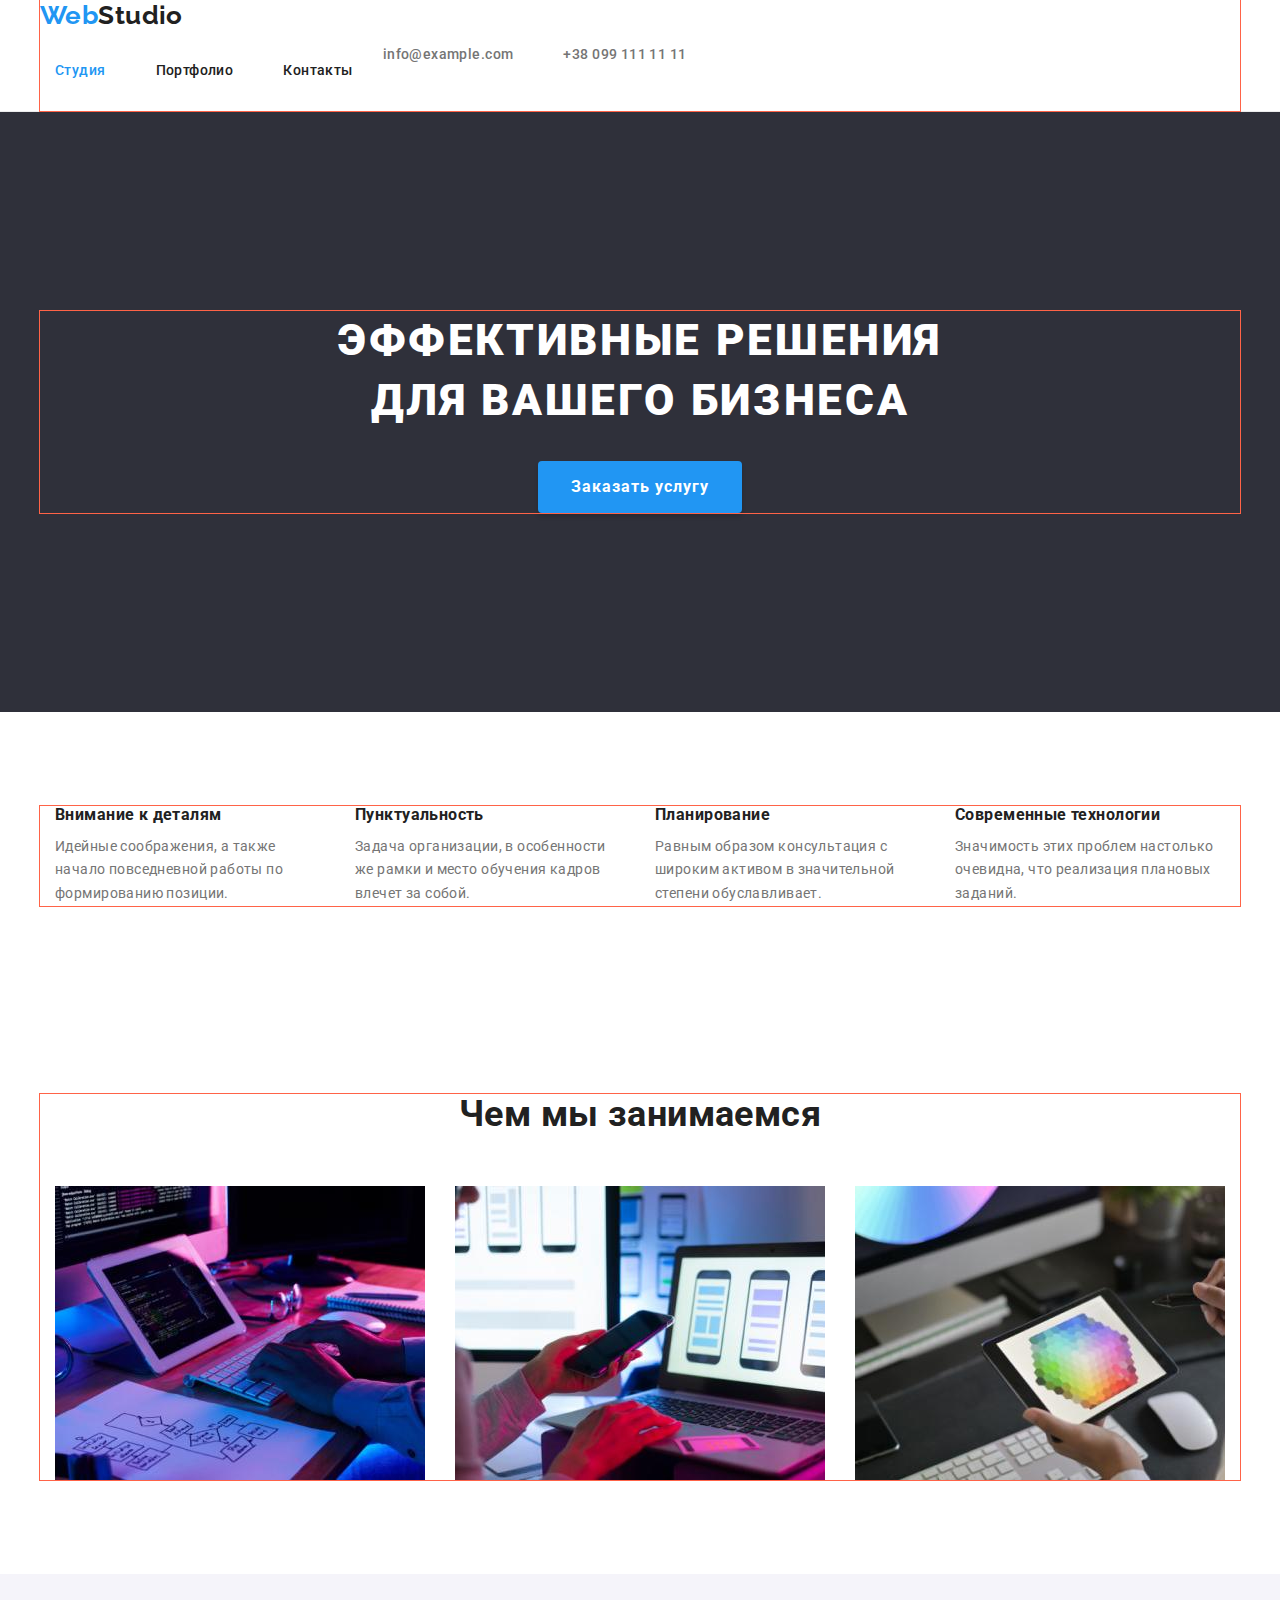
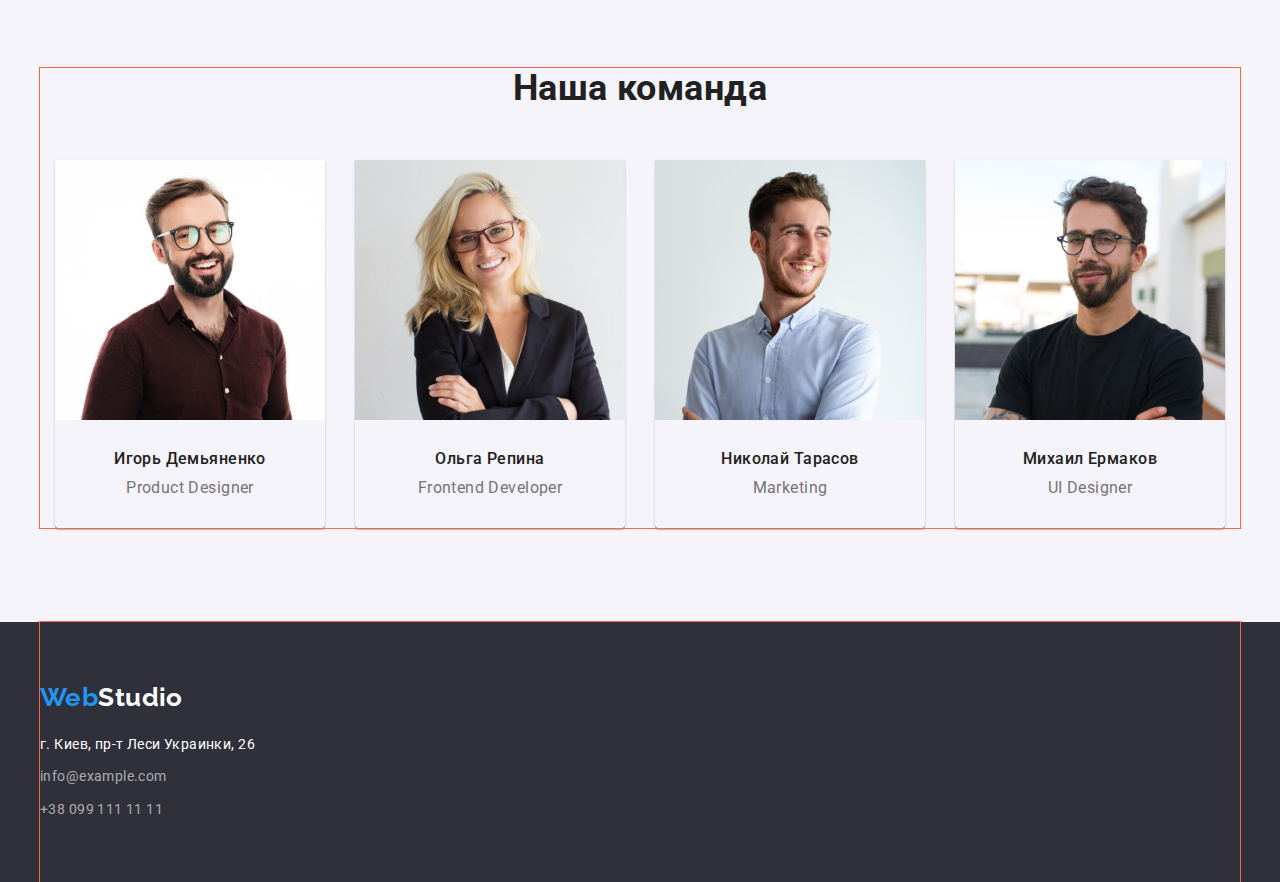
==== index.html @ 3b48e9ce "заливаю файлы" ====
<!DOCTYPE html>
<html lang="ru">

    <!-- Служебная информация -->

  <head>
    <meta charset="UTF-8">
    <meta http-equiv="X-UA-Compatible" content="IE=edge">
    <meta name="viewport" content="width=device-width, initial-scale=1.0">
    <title>Заголовок документа</title>
    <link rel="stylesheet" href="https://fonts.googleapis.com/css2?family=Raleway:wght@700&family=Roboto:wght@400;500;700;900&display=swap"/>
    <link rel="stylesheet" href="https://cdnjs.cloudflare.com/ajax/libs/modern-normalize/1.1.0/modern-normalize.min.css"/>
    <link rel="stylesheet" href="./css/styles.css"/>
  </head>

    <!-- Содержание -->

  <body>

    <!-- Шапка сайта -->

    <header class="page-header">
    <div class="header-container">
      <nav class="main-nav">
        <a class="logo" href="./index.html"><span class="span">Web</span>Studio</a> 
        <ul class="sitenav">
          <li class="sitenav-item"><a href="./index.html" class="sitenav-link current">Студия</a></li>
          <li class="sitenav-item"><a href="./portfolio.html" class="sitenav-link">Портфолио</a></li>
          <li class="sitenav-item"><a href="" class="sitenav-link">Контакты</a></li>
        </ul>
      </nav>
        <ul class="contacts">
          <li class="contacts-item"><a href="mailto:info@example.com" class="contacts-link">info@example.com</a></li>
          <li class="contacts-item"><a href="tel:+380991111111" class="contacts-link">+38 099 111 11 11</a></li>
        </ul>
    </div>
    </header>

      <!-- Уникальный контент страницы -->

    <main>

      <!-- Герой -->

      <section class="hero">
        <div class="container">
        <h1 class="hero-title">Эффективные решения для вашего бизнеса</h1>
        <button class="hero-button" type="button">Заказать услугу</button>
      </div>
      </section>

      <!-- Особенности компании -->

      <section class="section">
      <div class="container">
        <h2 class="section-title visually-hidden">Особенности компании</h2>
        <ul class="feature">
          <li class="feature-item">
            <h3 class="feature-title">Внимание к деталям</h3>
            <p class="feature-description">Идейные соображения, а также начало повседневной работы по формированию позиции.</p>
          </li>
          <li class="feature-item">
            <h3 class="feature-title">Пунктуальность</h3>
            <p class="feature-description">Задача организации, в особенности же рамки и место обучения кадров влечет за собой.</p>
          </li>
          <li class="feature-item">
            <h3 class="feature-title">Планирование</h3>
            <p class="feature-description">Равным образом консультация с широким активом в значительной степени обуславливает.</p>
          </li>
          <li class="feature-item">
            <h3 class="feature-title">Современные технологии</h3>
            <p class="feature-description">Значимость этих проблем настолько очевидна, что реализация плановых заданий.</p>
          </li>
        </ul>
      </div> 
      </section>

      <!-- Чем мы занимаемся -->

      <section class="section">
      <div class="container">
        <h2 class="section-title">Чем мы занимаемся</h2>
        <ul class="list">
          <li class="list-item">
            <img src="./images/programer-working.jpg" alt="программист работает за столом в офисе" width="370"/>
          </li>
          <li class="list-item">
            <img src="./images/designers-are-developing-application.jpg" alt="веб дизайнер выбирает мобильный интерфейс для проекта" width="370"/>
          </li>
          <li class="list-item">
            <img src="./images/web-design-with-working-colour-selection-graphic.jpg" alt="креативный художник выбирает цвет для рабочего проекта" width="370"/>
          </li>
        </ul>
      </div>
      </section>

      <!-- Наша команда -->

      <section class="section team">
      <div class="container">
        <h2 class="section-title">Наша команда</h2>
        <ul class="team">
          <li class="team-item">
            <img src="./images/1.jpg" alt="Фото Игорь Демьяненко" width="270"/>
            <h3 class="team-title">Игорь Демьяненко</h3>
            <p class="job-description">Product Designer</p>
          </li>
          <li class="team-item">
            <img src="./images/2.jpg" alt="Фото Ольга Репина" width="270"/>
            <h3 class="team-title">Ольга Репина</h3>
            <p class="job-description">Frontend Developer</p>
          </li>
          <li class="team-item">
            <img src="./images/3.jpg" alt="Фото Николай Тарасов" width="270"/>
            <h3 class="team-title">Николай Тарасов</h3>
            <p class="job-description">Marketing</p>
          </li>
          <li class="team-item">
            <img src="./images/4.jpg" alt="Фото Михаил Ермаков" width="270"/>
            <h3 class="team-title">Михаил Ермаков</h3>
            <p class="job-description">UI Designer</p>
          </li>
        </ul>
      </div>
      </section>
    </main>

      <!-- Футер -->

    <footer class="footer">
      <div class="footer-container">
        <div class="logo-inverse">
          <a class="footer-logo" href="./index.html"><span class="span">Web</span>Studio</a>
        </div>
      <address>
        <ul class="contacts-footer">
          <li class="contacts-footer-address">г. Киев, пр-т Леси Украинки, 26<br></li>
          <li class="contacts-footer-item"><a href="mailto:info@example.com" class="contacts-footer-link">info@example.com</a><br></li>
          <li class="contacts-footer-item"><a href="tel:+380991111111" class="contacts-footer-link">+38 099 111 11 11</a></li>
        </ul>
      </address>
      </div>
    </footer>
  </body>
</html>
---- css/styles.css ----
/* цвет основного текста #212121 */
/* вторичный цвет текста  #757575; */
/* третий цвет текста  rgba(255, 255, 255, 0.6); */
/* белый #FFFFFF  */
/* акцент #2196F3 */
/* второй цвет фона #2F303A; */

:root {
    --title-text-color: #212121;
    --primary-text-color: #757575;
    --third-text-color: rgba(255, 255, 255, 0.6);
    --accent-color: #2196F3;
    --primary-white-color: #ffffff;
    --second-bgc:#2F303A;
  }

/* Body */

body {
    background-color: var(--primary-white-color);
    color: var(--primary-text-color);
    font-family: Roboto, sans-serif;
    letter-spacing: 0.03em;
    font-size: 14px;
    line-height: 1.14;
  }

.container, 
.header-container,
.footer-container {
  
    margin-left: auto;
    margin-right: auto;
    width: 1200px;
    outline: 1px solid tomato;
  }
  
/* Logo */

.logo {
    display: block;
    color: var(--title-text-color);
    font-family: Raleway, sans-serif;
    font-weight: bold;
    font-size: 26px;
    line-height: 1.19;
    text-decoration: none;
  }
  
.logo:hover,
.span {
    color: var(--accent-color);
  }

/* Sitenav */

.page-header {
    border-bottom: 1px solid #ECECEC;
  }

.header-container {
    display: flex;
    align-items: center;
  }

.sitenav-link {
    color: var(--title-text-color);
    font-weight: 500;
  }

.sitenav-link:hover,
.sitenav-link:focus {
    color: var(--accent-color);
  }

.sitenav-link.current {
    color: var(--accent-color);
  }  

.sitenav {
    display: flex;
    margin-top: 0;
    margin-bottom: 0;    
    padding-right: 15px;
    padding-left: 15px; 
    list-style: none;   
  }  

.sitenav-item {  
    padding-top: 32px;
    padding-bottom: 32px;
  }

.sitenav > .sitenav-item:not(:last-child) {
    margin-right: 50px;
  }

.sitenav-link {  
    text-decoration: none;
  } 
  
/* Contacts header */

.contacts-link {
    color: var(--primary-text-color);
    font-weight: 500; 
  }
  
.contacts-link:hover,
.contacts-link:focus {
    color: var(--accent-color);
  }

.contacts {
    display: flex;
    margin-top: 0;
    margin-bottom: 0;
    list-style: none;
    padding-right: 15px;
    padding-left: 15px;    
  }  

.contacts > .contacts-item:not(:last-child) {
    margin-right: 50px;
  }

.contacts-link {  
    text-decoration: none;
  } 
  
/* Hero */

.hero {
    text-align: center;
    background: var(--second-bgc);
    
    min-height: 600px;
    display: flex;
    justify-content: center;
    align-items: center;
    margin-left: auto;
    margin-right: auto;
  }

.hero-title {
    margin-top: 0;
    margin-bottom: 30px;
    color: #ffffff;
    font-weight: 900;
    font-size: 44px;
    line-height: 1.36;
    letter-spacing: 0.06em;
    margin-left: auto;
    margin-right: auto;
    width: 694px;
    text-transform: uppercase;
  }

/* Hero button */

.hero-button {
    display: inline-block;
    border-radius: 4px;
    padding: 10px 32px;
    min-width: 200px;
    border: 1px solid transparent;
    color: var(--primary-white-color);
    background-color: var(--accent-color);
    font-weight: bold;
    font-size: 16px;
    line-height: 1.87;
    letter-spacing: 0.06em;
    box-shadow: 0px 4px 4px rgba(0, 0, 0, 0.15);
    text-decoration: none;
    cursor: pointer;
  }
  
/* Section */

.section {
    padding-top: 94px;
    padding-bottom: 94px;
  }

.section-title {
    margin-top: 0;
    margin-bottom: 50px;
    color: var(--title-text-color);
    font-weight: bold;
    font-size: 36px;
    line-height: 1.16;
    text-align: center;
  }

/* Feature и description Особенности компании */

.feature-title {
    margin-top: 0;
    margin-bottom: 10px;
    color: var(--title-text-color);
    font-weight: bold;
  }  

.feature-description {
    margin-top: 0;
    margin-bottom: 0;
    line-height: 1.71;
    
  }

.feature {
    display: flex;
    justify-content: center;
    margin-top: 0;
    margin-bottom: 0;
    list-style: none;
    padding-right: 15px;
    padding-left: 15px;   
  }   

.feature-item {
    width: 270px;
  } 

.feature-item:not(:last-child) {
    margin-right: 30px;
  }

/* Чем мы занимаемся */

.list {
    display: flex;
    justify-content: center;
    flex-wrap: wrap;
    margin-top: 0;
    margin-bottom: 0;
    list-style: none;
    padding-right: 15px;
    padding-left: 15px;
  }    

.list-item {
    width: 370px; 
  }  

.list-item:not(:last-child) {
   margin-right: 30px;

  }

/* Team и job  */ 

.team img {
    margin-top: 0;
    margin-bottom: 30px;
  }

.team-title {
    margin-top: 0;
    margin-bottom: 10px;
    color: var(--title-text-color);
    font-weight: 500;
    font-size: 16px;
    line-height: 1.18; 
  }

.job-description {
    margin-top: 0;
    margin-bottom: 0;
    font-weight: 400;
    font-size: 16px;
    line-height: 1.18;
  } 

.team {
    display: flex;
    justify-content: center;
    flex-wrap: wrap;
    margin-top: 0;
    margin-bottom: 0;
    list-style: none;
    padding-right: 15px;
    padding-left: 15px;
    background-color: #F5F4FA;    
  }  

.team-item {
    padding-bottom: 30px;
    text-align: center;
    width: 270px;
    box-shadow: 0px 1px 3px rgba(0, 0, 0, 0.12), 0px 1px 1px rgba(0, 0, 0, 0.14), 0px 2px 1px rgba(0, 0, 0, 0.2);
    border-radius: 0px 0px 4px 4px;
  }

.team-item:not(:last-child) {
    margin-right: 30px;
  }

/* Footer */

.footer {
    background: var(--second-bgc);    
  }

.footer-container {
    padding-top: 60px;
  }

.logo-inverse {
    margin-bottom: 20px;      
  }

.footer-logo {
    color: var(--primary-white-color);
    font-family: Raleway, sans-serif;
    font-weight: bold;
    font-size: 26px;
    line-height: 1.19;
    text-decoration: none;    
  }

.contacts-footer-address {
    color: var(--primary-white-color);
    line-height: 1.71;
    font-style: normal; 
  } 

.contacts-footer-link {
    color: var(--third-text-color);
    line-height: 1.71;
    font-style: normal;
    text-decoration: none; 
  }

.contacts-footer {
    margin-top: 0;
    margin-bottom: 0;
    list-style: none;
    padding-right: 0;
    padding-left: 0;
    padding-bottom: 60px;   
  } 
  
.contacts-footer-item {
    padding-top: 9px;
  }

.visually-hidden {
    position: absolute;
    width: 1px;
    height: 1px;
    margin: -1px;
    border: 0;
    padding: 0;
    clip: rect(0 0 0 0);
    overflow: hidden;
  }  

/* Portfolio page */

/* Меню на странице портфолио */ 

.menu-list {
    display: flex;
    justify-content: center;
    list-style: none;
  }

.menu-item:not(:last-child) {
    margin-right: 8px;
  }

.menu-btn {
    color: var(--title-text-color);
    background-color:#F5F4FA;
    font-weight: 500;
    font-size: 16px;
    line-height: 1.62;
    text-align: center;
    cursor: pointer;
    border-radius: 4px;
    padding: 6px 22px; 
  }
  
.menu-btn:hover,
.menu-btn:focus {
    color: var(--primary-white-color);
    background-color: var(--accent-color);
  }
  
/* Наши проекты и описание */ 

img {
    display: block;
    max-width: 100%;
    height: auto;
  }

.project-title {
    color: var(--title-text-color);
    font-weight: bold;
    font-size: 18px;
    line-height: 2.0;
    letter-spacing: 0.06em; 
  }

.project-description {
    color: var(--primary-text-color);
    font-weight: 400;
    font-size: 16px;
    line-height: 1.87;
  }

.project {
    list-style: none;   
  }  

.project-link {  
    text-decoration: none;
  }
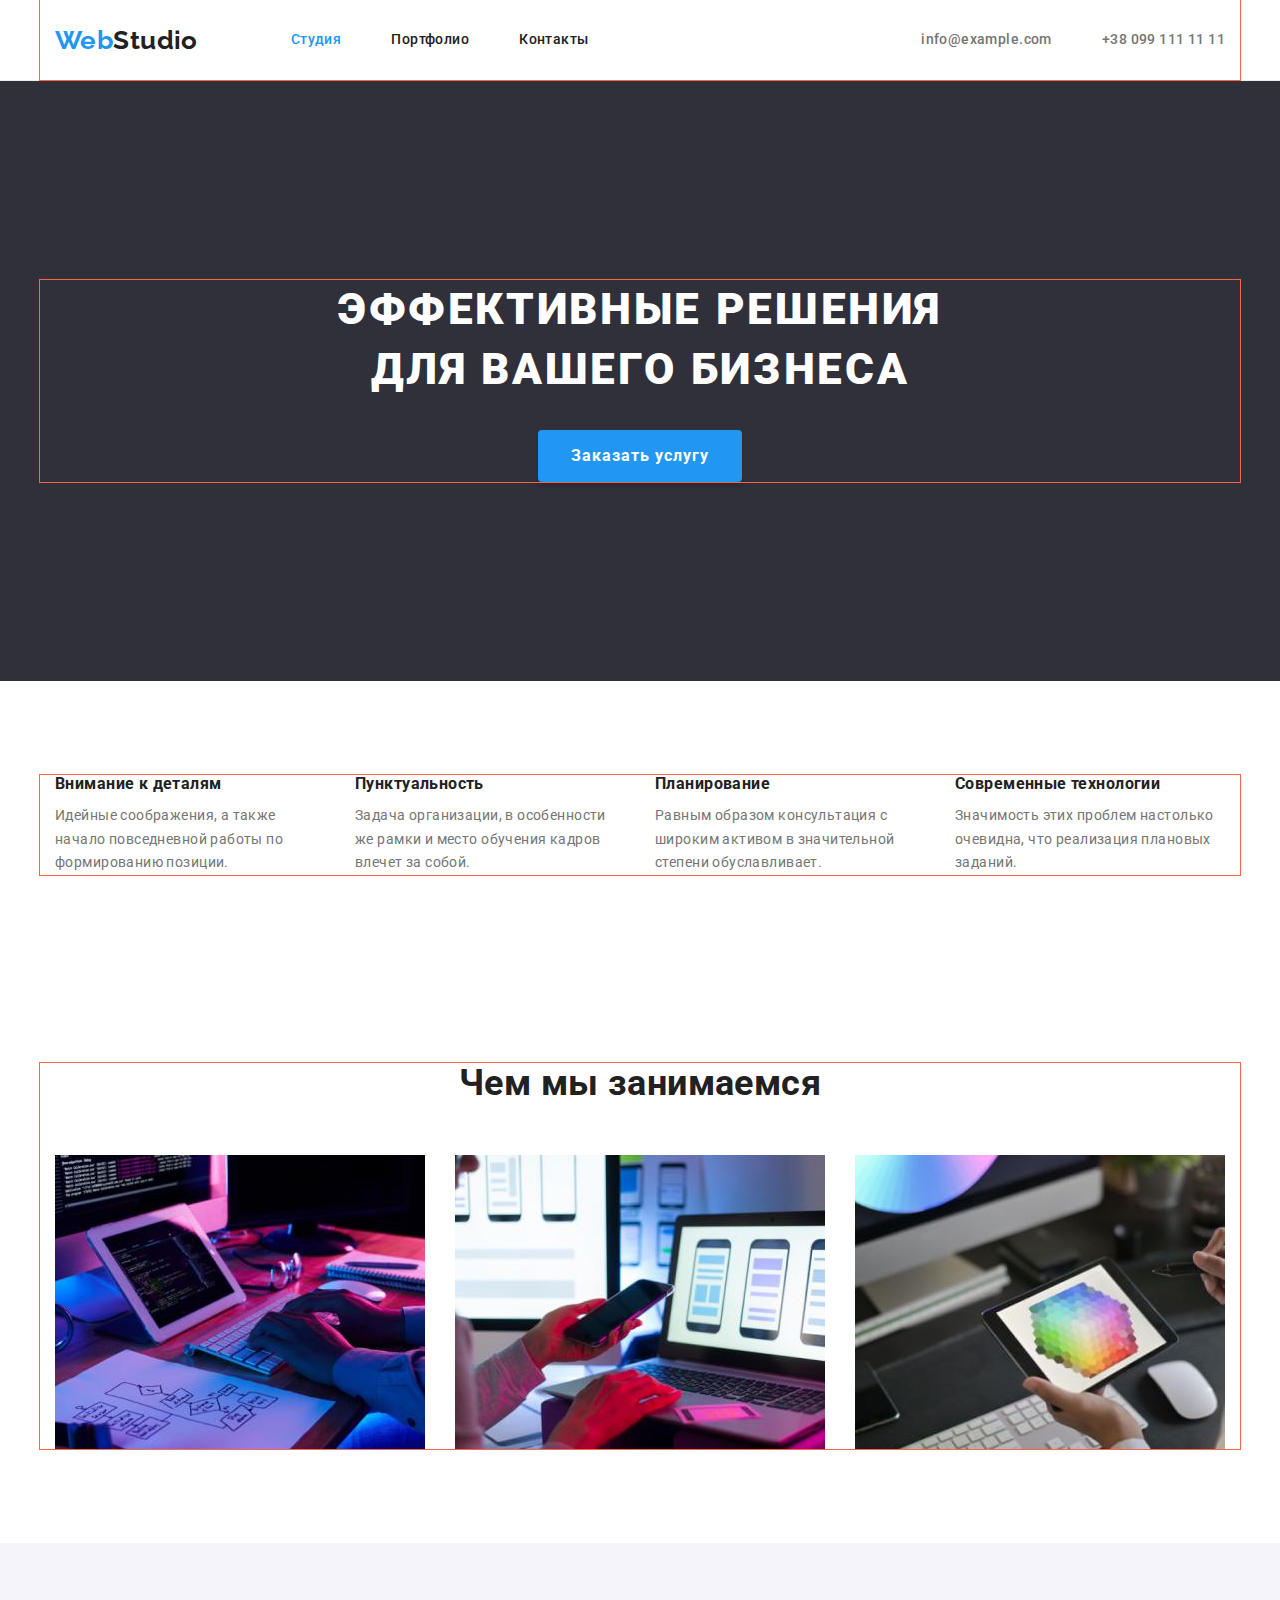
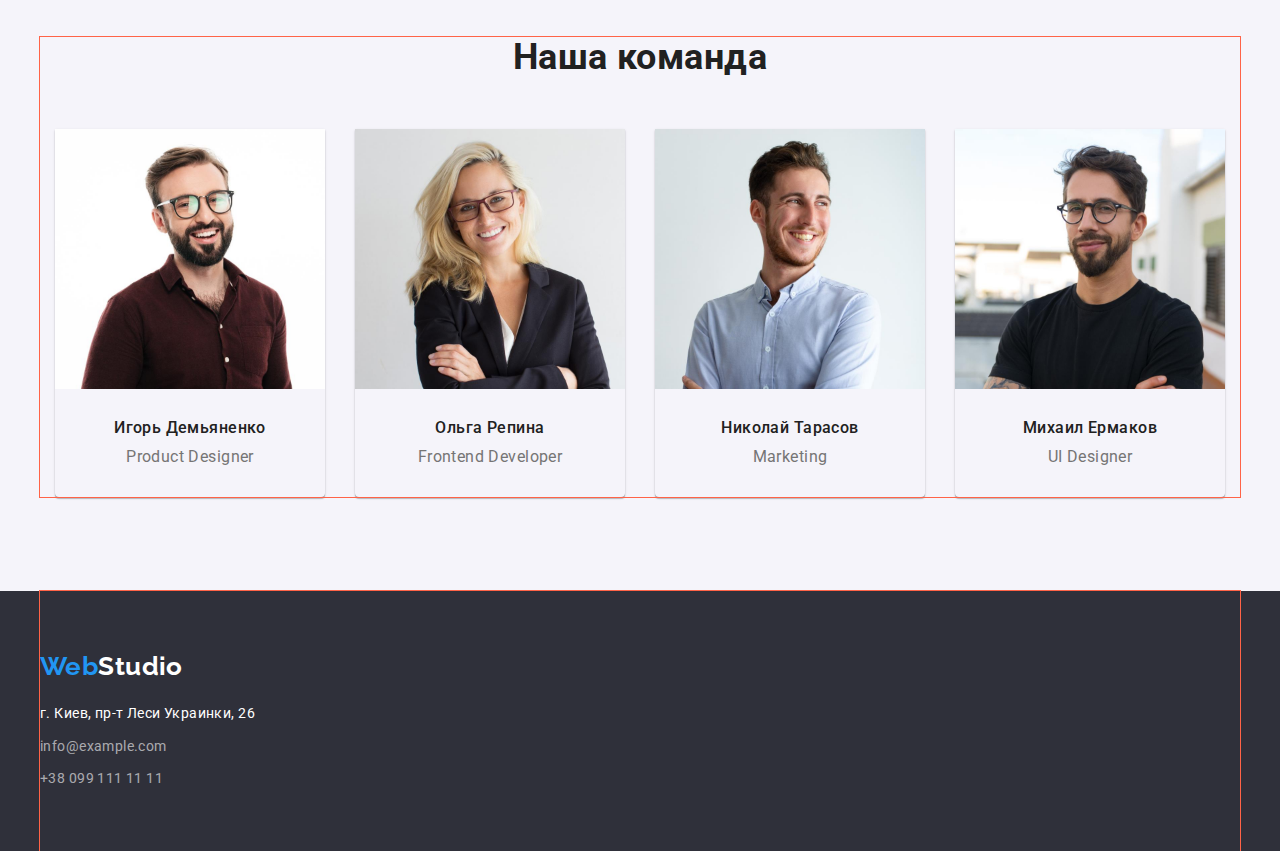
==== commit 757529d3: "fix main-nav and other elements" ====
--- a/index.html
+++ b/index.html
@@ -21,8 +21,8 @@
 
     <header class="page-header">
     <div class="header-container">
+           <a class="logo" href="./index.html"><span class="span">Web</span>Studio</a>
       <nav class="main-nav">
-        <a class="logo" href="./index.html"><span class="span">Web</span>Studio</a> 
         <ul class="sitenav">
           <li class="sitenav-item"><a href="./index.html" class="sitenav-link current">Студия</a></li>
           <li class="sitenav-item"><a href="./portfolio.html" class="sitenav-link">Портфолио</a></li>
@@ -43,10 +43,10 @@
       <!-- Герой -->
 
       <section class="hero">
-        <div class="container">
+       <div class="container">
         <h1 class="hero-title">Эффективные решения для вашего бизнеса</h1>
         <button class="hero-button" type="button">Заказать услугу</button>
-      </div>
+       </div>
       </section>
 
       <!-- Особенности компании -->
@@ -78,7 +78,7 @@
       <!-- Чем мы занимаемся -->
 
       <section class="section">
-      <div class="container">
+       <div class="container">
         <h2 class="section-title">Чем мы занимаемся</h2>
         <ul class="list">
           <li class="list-item">
@@ -91,13 +91,13 @@
             <img src="./images/web-design-with-working-colour-selection-graphic.jpg" alt="креативный художник выбирает цвет для рабочего проекта" width="370"/>
           </li>
         </ul>
-      </div>
+       </div>
       </section>
 
       <!-- Наша команда -->
 
       <section class="section team">
-      <div class="container">
+       <div class="container">
         <h2 class="section-title">Наша команда</h2>
         <ul class="team">
           <li class="team-item">
@@ -121,7 +121,7 @@
             <p class="job-description">UI Designer</p>
           </li>
         </ul>
-      </div>
+       </div>
       </section>
     </main>
 
@@ -132,13 +132,13 @@
         <div class="logo-inverse">
           <a class="footer-logo" href="./index.html"><span class="span">Web</span>Studio</a>
         </div>
-      <address>
+       <address>
         <ul class="contacts-footer">
           <li class="contacts-footer-address">г. Киев, пр-т Леси Украинки, 26<br></li>
           <li class="contacts-footer-item"><a href="mailto:info@example.com" class="contacts-footer-link">info@example.com</a><br></li>
           <li class="contacts-footer-item"><a href="tel:+380991111111" class="contacts-footer-link">+38 099 111 11 11</a></li>
         </ul>
-      </address>
+       </address>
       </div>
     </footer>
   </body>
--- a/css/styles.css
+++ b/css/styles.css
@@ -61,6 +61,8 @@
 .header-container {
     display: flex;
     align-items: center;
+    padding-right: 15px;
+    padding-left: 15px; 
   }
 
 .sitenav-link {
@@ -79,14 +81,15 @@
 
 .sitenav {
     display: flex;
+    margin-left: 93px;
     margin-top: 0;
     margin-bottom: 0;    
-    padding-right: 15px;
-    padding-left: 15px; 
+    padding-left: 0;
     list-style: none;   
   }  
 
-.sitenav-item {  
+.sitenav-item,
+.contacts-item {  
     padding-top: 32px;
     padding-bottom: 32px;
   }
@@ -113,11 +116,12 @@
 
 .contacts {
     display: flex;
-    margin-top: 0;
-    margin-bottom: 0;
-    list-style: none;
-    padding-right: 15px;
-    padding-left: 15px;    
+    margin-left: auto;
+    margin-top: 0;
+    margin-bottom: 0;
+    list-style: none;
+    padding-right: 0;
+    padding-left: 0;    
   }  
 
 .contacts > .contacts-item:not(:last-child) {
@@ -133,7 +137,6 @@
 .hero {
     text-align: center;
     background: var(--second-bgc);
-    
     min-height: 600px;
     display: flex;
     justify-content: center;
@@ -204,8 +207,7 @@
 .feature-description {
     margin-top: 0;
     margin-bottom: 0;
-    line-height: 1.71;
-    
+    line-height: 1.71;    
   }
 
 .feature {
@@ -245,7 +247,6 @@
 
 .list-item:not(:last-child) {
    margin-right: 30px;
-
   }
 
 /* Team и job  */ 
@@ -373,6 +374,7 @@
 .menu-btn {
     color: var(--title-text-color);
     background-color:#F5F4FA;
+    border-color: transparent;
     font-weight: 500;
     font-size: 16px;
     line-height: 1.62;
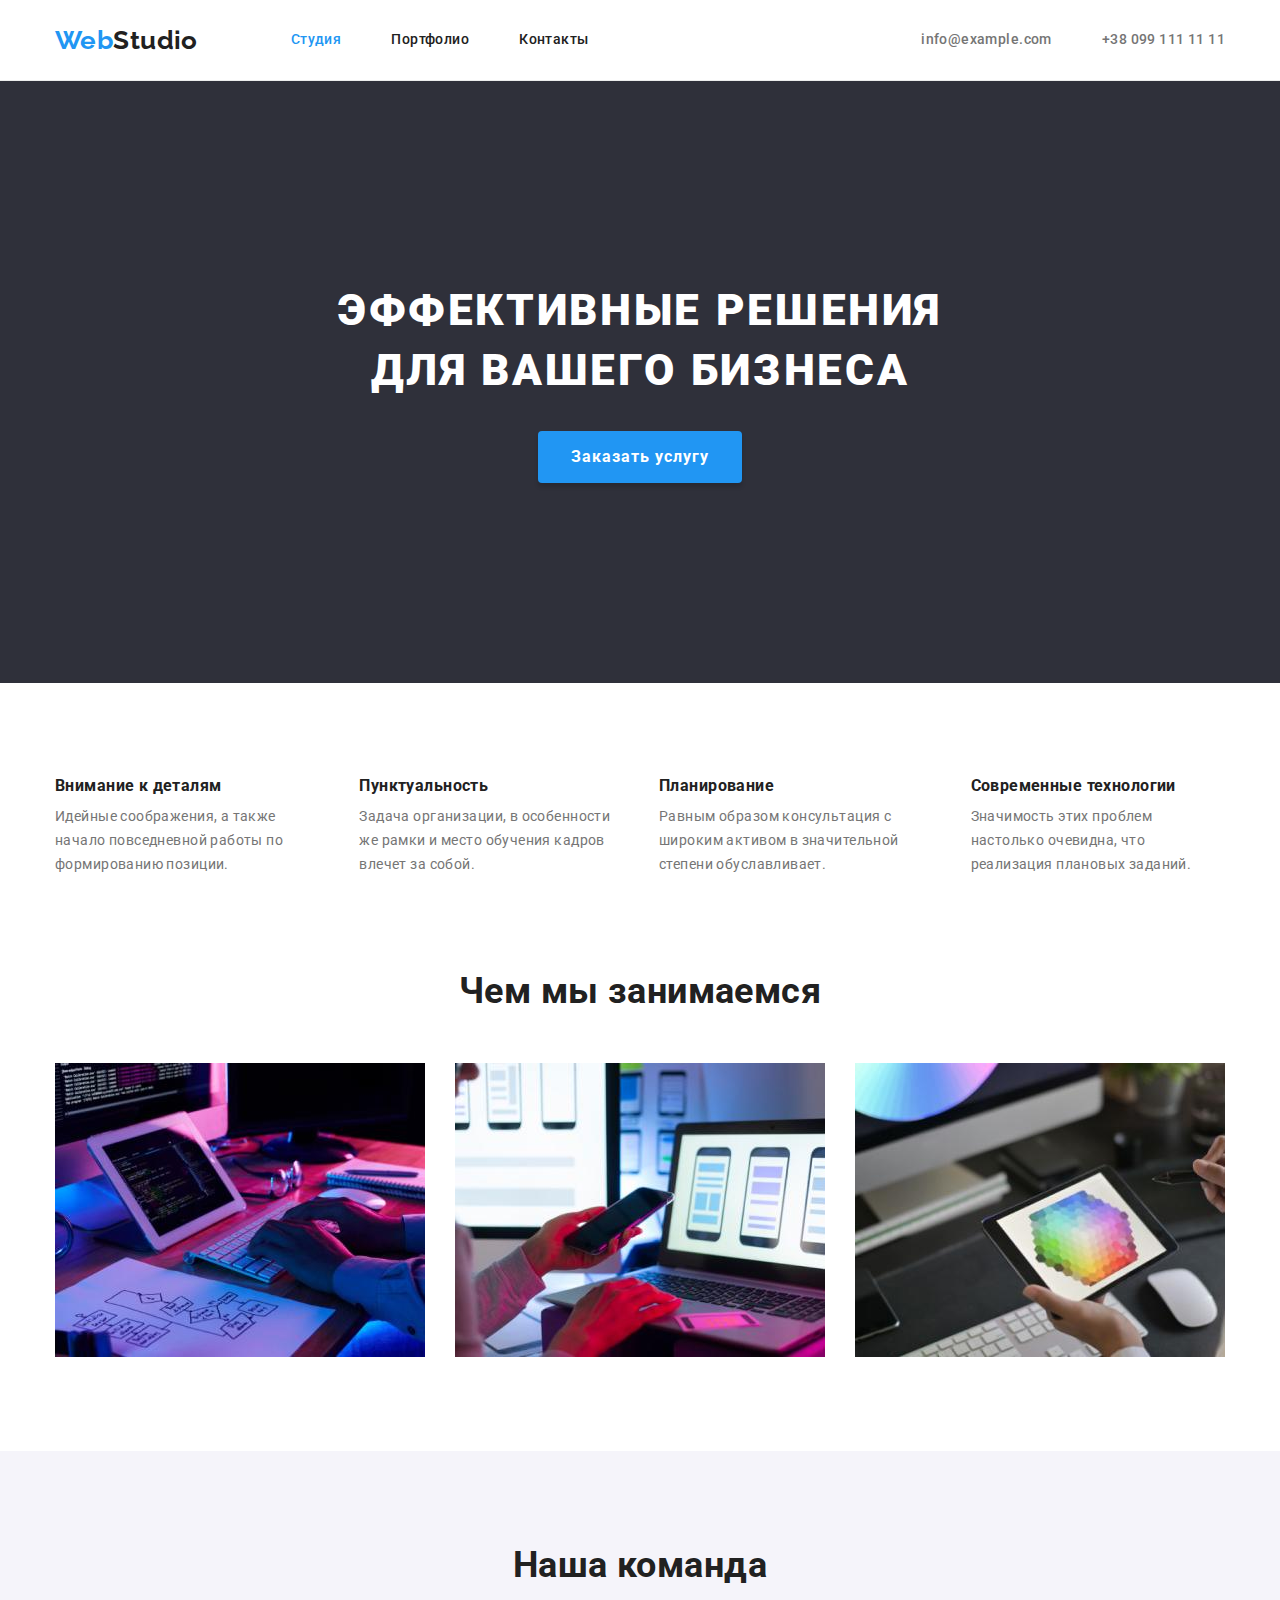
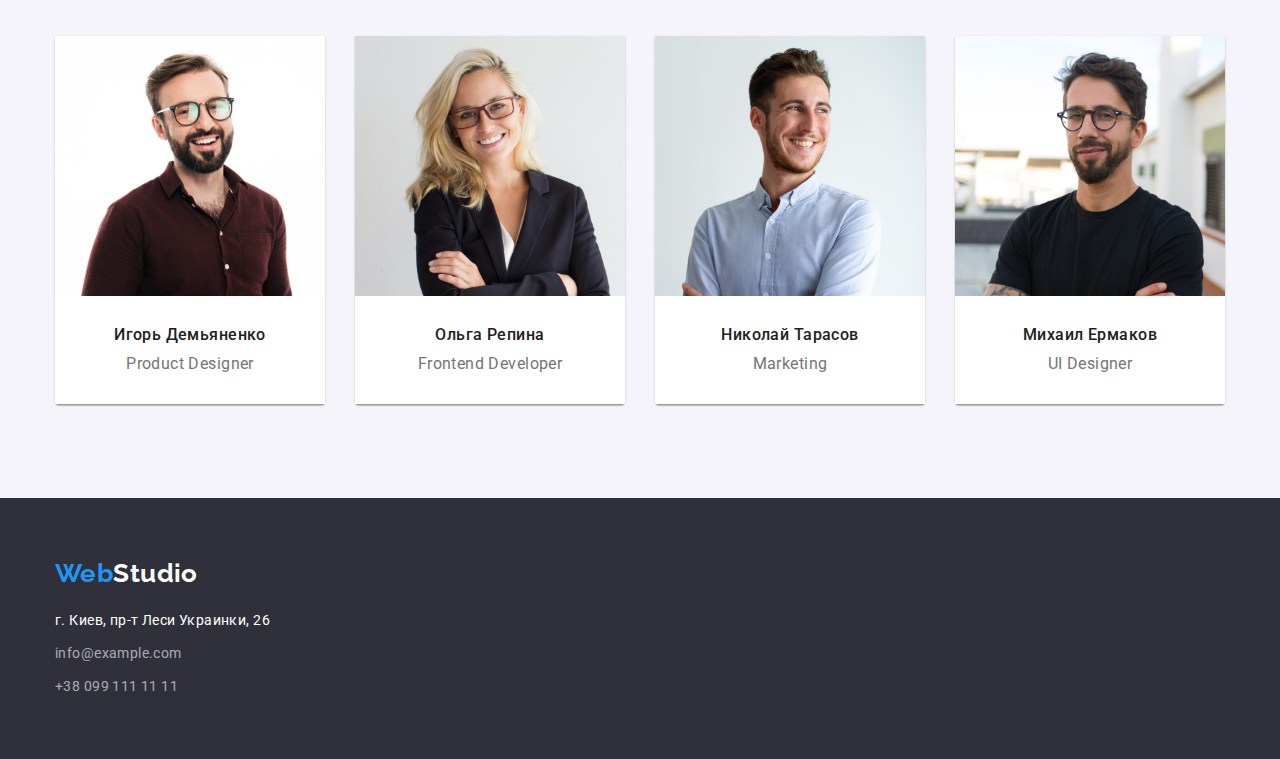
==== commit a1df5250: "code optimization" ====
--- a/index.html
+++ b/index.html
@@ -20,7 +20,7 @@
     <!-- Шапка сайта -->
 
     <header class="page-header">
-    <div class="header-container">
+    <div class="container header-container">
            <a class="logo" href="./index.html"><span class="span">Web</span>Studio</a>
       <nav class="main-nav">
         <ul class="sitenav">
@@ -77,7 +77,7 @@
 
       <!-- Чем мы занимаемся -->
 
-      <section class="section">
+      <section class="section work-section">
        <div class="container">
         <h2 class="section-title">Чем мы занимаемся</h2>
         <ul class="list">
@@ -96,29 +96,37 @@
 
       <!-- Наша команда -->
 
-      <section class="section team">
+      <section class="section section-team">
        <div class="container">
         <h2 class="section-title">Наша команда</h2>
         <ul class="team">
           <li class="team-item">
             <img src="./images/1.jpg" alt="Фото Игорь Демьяненко" width="270"/>
+           <div class="team-content">
             <h3 class="team-title">Игорь Демьяненко</h3>
             <p class="job-description">Product Designer</p>
+           </div>
           </li>
           <li class="team-item">
             <img src="./images/2.jpg" alt="Фото Ольга Репина" width="270"/>
+           <div class="team-content">
             <h3 class="team-title">Ольга Репина</h3>
             <p class="job-description">Frontend Developer</p>
+           </div>
           </li>
           <li class="team-item">
             <img src="./images/3.jpg" alt="Фото Николай Тарасов" width="270"/>
+           <div class="team-content">
             <h3 class="team-title">Николай Тарасов</h3>
             <p class="job-description">Marketing</p>
+           </div>
           </li>
           <li class="team-item">
             <img src="./images/4.jpg" alt="Фото Михаил Ермаков" width="270"/>
+           <div class="team-content">
             <h3 class="team-title">Михаил Ермаков</h3>
             <p class="job-description">UI Designer</p>
+           </div>
           </li>
         </ul>
        </div>
@@ -128,10 +136,8 @@
       <!-- Футер -->
 
     <footer class="footer">
-      <div class="footer-container">
-        <div class="logo-inverse">
-          <a class="footer-logo" href="./index.html"><span class="span">Web</span>Studio</a>
-        </div>
+      <div class="container">       
+          <a class="footer-logo" href="./index.html"><span class="span">Web</span>Studio</a>        
        <address>
         <ul class="contacts-footer">
           <li class="contacts-footer-address">г. Киев, пр-т Леси Украинки, 26<br></li>
--- a/css/styles.css
+++ b/css/styles.css
@@ -25,26 +25,65 @@
     line-height: 1.14;
   }
 
-.container, 
-.header-container,
-.footer-container {
-  
+a {
+    text-decoration: none;
+  }  
+
+ul {
+    margin: 0;
+    padding: 0;
+    list-style: none;
+  }
+
+h1, h2, h3, h4, p {
+    margin: 0;
+  }  
+  
+.container {
     margin-left: auto;
     margin-right: auto;
+    padding-right: 15px;
+    padding-left: 15px;
     width: 1200px;
-    outline: 1px solid tomato;
-  }
-  
+    /* outline: 1px solid tomato; */
+  }
+  
+img {
+    display: block;
+    width: 100%;
+    /* max-width: 100%; */
+    height: auto;
+  } 
+
+.visually-hidden {
+    position: absolute;
+    width: 1px;
+    height: 1px;
+    margin: -1px;
+    border: 0;
+    padding: 0;
+    clip: rect(0 0 0 0);
+    overflow: hidden;
+  }    
+
 /* Logo */
+
+.page-header {
+    border-bottom: 1px solid #ECECEC;
+  }
+
+.header-container {
+    display: flex;
+    align-items: center;
+  }
 
 .logo {
     display: block;
     color: var(--title-text-color);
     font-family: Raleway, sans-serif;
-    font-weight: bold;
+    font-weight: 700;
     font-size: 26px;
     line-height: 1.19;
-    text-decoration: none;
   }
   
 .logo:hover,
@@ -54,15 +93,8 @@
 
 /* Sitenav */
 
-.page-header {
-    border-bottom: 1px solid #ECECEC;
-  }
-
-.header-container {
-    display: flex;
-    align-items: center;
-    padding-right: 15px;
-    padding-left: 15px; 
+.main-nav {
+    margin-left: 93px;
   }
 
 .sitenav-link {
@@ -81,15 +113,11 @@
 
 .sitenav {
     display: flex;
-    margin-left: 93px;
-    margin-top: 0;
-    margin-bottom: 0;    
-    padding-left: 0;
-    list-style: none;   
-  }  
-
-.sitenav-item,
-.contacts-item {  
+  }  
+
+.sitenav-link,
+.contacts-link { 
+    display: block;   
     padding-top: 32px;
     padding-bottom: 32px;
   }
@@ -98,10 +126,6 @@
     margin-right: 50px;
   }
 
-.sitenav-link {  
-    text-decoration: none;
-  } 
-  
 /* Contacts header */
 
 .contacts-link {
@@ -117,36 +141,23 @@
 .contacts {
     display: flex;
     margin-left: auto;
-    margin-top: 0;
-    margin-bottom: 0;
-    list-style: none;
-    padding-right: 0;
-    padding-left: 0;    
   }  
 
 .contacts > .contacts-item:not(:last-child) {
     margin-right: 50px;
   }
 
-.contacts-link {  
-    text-decoration: none;
-  } 
-  
 /* Hero */
 
 .hero {
+    padding: 200px 0;
     text-align: center;
     background: var(--second-bgc);
-    min-height: 600px;
-    display: flex;
-    justify-content: center;
-    align-items: center;
     margin-left: auto;
     margin-right: auto;
   }
 
 .hero-title {
-    margin-top: 0;
     margin-bottom: 30px;
     color: #ffffff;
     font-weight: 900;
@@ -169,12 +180,11 @@
     border: 1px solid transparent;
     color: var(--primary-white-color);
     background-color: var(--accent-color);
-    font-weight: bold;
+    font-weight: 700;
     font-size: 16px;
     line-height: 1.87;
     letter-spacing: 0.06em;
     box-shadow: 0px 4px 4px rgba(0, 0, 0, 0.15);
-    text-decoration: none;
     cursor: pointer;
   }
   
@@ -186,10 +196,9 @@
   }
 
 .section-title {
-    margin-top: 0;
     margin-bottom: 50px;
     color: var(--title-text-color);
-    font-weight: bold;
+    font-weight: 700;
     font-size: 36px;
     line-height: 1.16;
     text-align: center;
@@ -201,28 +210,16 @@
     margin-top: 0;
     margin-bottom: 10px;
     color: var(--title-text-color);
-    font-weight: bold;
+    font-weight: 700;
   }  
 
 .feature-description {
-    margin-top: 0;
-    margin-bottom: 0;
     line-height: 1.71;    
   }
 
 .feature {
-    display: flex;
-    justify-content: center;
-    margin-top: 0;
-    margin-bottom: 0;
-    list-style: none;
-    padding-right: 15px;
-    padding-left: 15px;   
+    display: flex;   
   }   
-
-.feature-item {
-    width: 270px;
-  } 
 
 .feature-item:not(:last-child) {
     margin-right: 30px;
@@ -230,34 +227,28 @@
 
 /* Чем мы занимаемся */
 
+.work-section {
+    padding-top: 0px;
+  }
+
 .list {
-    display: flex;
-    justify-content: center;
-    flex-wrap: wrap;
-    margin-top: 0;
-    margin-bottom: 0;
-    list-style: none;
-    padding-right: 15px;
-    padding-left: 15px;
+    display: flex;  
   }    
 
-.list-item {
-    width: 370px; 
-  }  
-
 .list-item:not(:last-child) {
-   margin-right: 30px;
+    margin-right: 30px;
   }
 
 /* Team и job  */ 
 
-.team img {
-    margin-top: 0;
-    margin-bottom: 30px;
-  }
+.team-content {
+   padding-top: 30px;
+   padding-bottom: 30px;
+   background-color: #ffffff;
+   text-align: center;
+  }  
 
 .team-title {
-    margin-top: 0;
     margin-bottom: 10px;
     color: var(--title-text-color);
     font-weight: 500;
@@ -266,29 +257,20 @@
   }
 
 .job-description {
-    margin-top: 0;
-    margin-bottom: 0;
     font-weight: 400;
     font-size: 16px;
     line-height: 1.18;
   } 
 
+.section-team {
+    background-color: #F5F4FA;    
+  }  
+
 .team {
     display: flex;
-    justify-content: center;
-    flex-wrap: wrap;
-    margin-top: 0;
-    margin-bottom: 0;
-    list-style: none;
-    padding-right: 15px;
-    padding-left: 15px;
-    background-color: #F5F4FA;    
   }  
 
 .team-item {
-    padding-bottom: 30px;
-    text-align: center;
-    width: 270px;
     box-shadow: 0px 1px 3px rgba(0, 0, 0, 0.12), 0px 1px 1px rgba(0, 0, 0, 0.14), 0px 2px 1px rgba(0, 0, 0, 0.2);
     border-radius: 0px 0px 4px 4px;
   }
@@ -300,27 +282,21 @@
 /* Footer */
 
 .footer {
+    padding: 60px 0;
     background: var(--second-bgc);    
   }
 
-.footer-container {
-    padding-top: 60px;
-  }
-
-.logo-inverse {
-    margin-bottom: 20px;      
-  }
-
 .footer-logo {
+    display: inline-block; 
     color: var(--primary-white-color);
     font-family: Raleway, sans-serif;
-    font-weight: bold;
+    font-weight: 700;
     font-size: 26px;
-    line-height: 1.19;
-    text-decoration: none;    
+    line-height: 1.19;        
   }
 
 .contacts-footer-address {
+    margin-top: 20px;
     color: var(--primary-white-color);
     line-height: 1.71;
     font-style: normal; 
@@ -330,32 +306,11 @@
     color: var(--third-text-color);
     line-height: 1.71;
     font-style: normal;
-    text-decoration: none; 
-  }
-
-.contacts-footer {
-    margin-top: 0;
-    margin-bottom: 0;
-    list-style: none;
-    padding-right: 0;
-    padding-left: 0;
-    padding-bottom: 60px;   
-  } 
+  }
   
 .contacts-footer-item {
-    padding-top: 9px;
-  }
-
-.visually-hidden {
-    position: absolute;
-    width: 1px;
-    height: 1px;
-    margin: -1px;
-    border: 0;
-    padding: 0;
-    clip: rect(0 0 0 0);
-    overflow: hidden;
-  }  
+    margin-top: 9px;
+  }
 
 /* Portfolio page */
 
@@ -364,7 +319,7 @@
 .menu-list {
     display: flex;
     justify-content: center;
-    list-style: none;
+    margin-bottom: 50px;
   }
 
 .menu-item:not(:last-child) {
@@ -374,7 +329,7 @@
 .menu-btn {
     color: var(--title-text-color);
     background-color:#F5F4FA;
-    border-color: transparent;
+    border: transparent;
     font-weight: 500;
     font-size: 16px;
     line-height: 1.62;
@@ -392,31 +347,46 @@
   
 /* Наши проекты и описание */ 
 
-img {
-    display: block;
-    max-width: 100%;
-    height: auto;
-  }
-
 .project-title {
-    color: var(--title-text-color);
-    font-weight: bold;
-    font-size: 18px;
-    line-height: 2.0;
-    letter-spacing: 0.06em; 
+   color: var(--title-text-color);
+   font-weight: 700;
+   font-size: 18px;
+   line-height: 2.0;
+   letter-spacing: 0.06em;
+   margin-bottom: 4px; 
   }
 
 .project-description {
-    color: var(--primary-text-color);
-    font-weight: 400;
-    font-size: 16px;
-    line-height: 1.87;
+   color: var(--primary-text-color);
+   font-weight: 400;
+   font-size: 16px;
+   line-height: 1.87;
   }
 
 .project {
-    list-style: none;   
-  }  
-
-.project-link {  
-    text-decoration: none;
-  } +   display: flex;
+   flex-wrap: wrap;   
+  }   
+
+.project-item {
+   margin-right: 30px;
+   margin-bottom: 30px;
+  }
+
+.project-link {
+   display: block;
+  }
+
+.project-item:nth-child(3n) {
+   margin-right: 0px;
+  }  
+
+.project-item:nth-last-child(-n + 3) {  
+   margin-bottom: 0px;
+  }  
+
+.project-content {
+   padding: 20px 24px;
+   background: #ffffff;
+   border: 1px solid #eeeeee;  
+  }